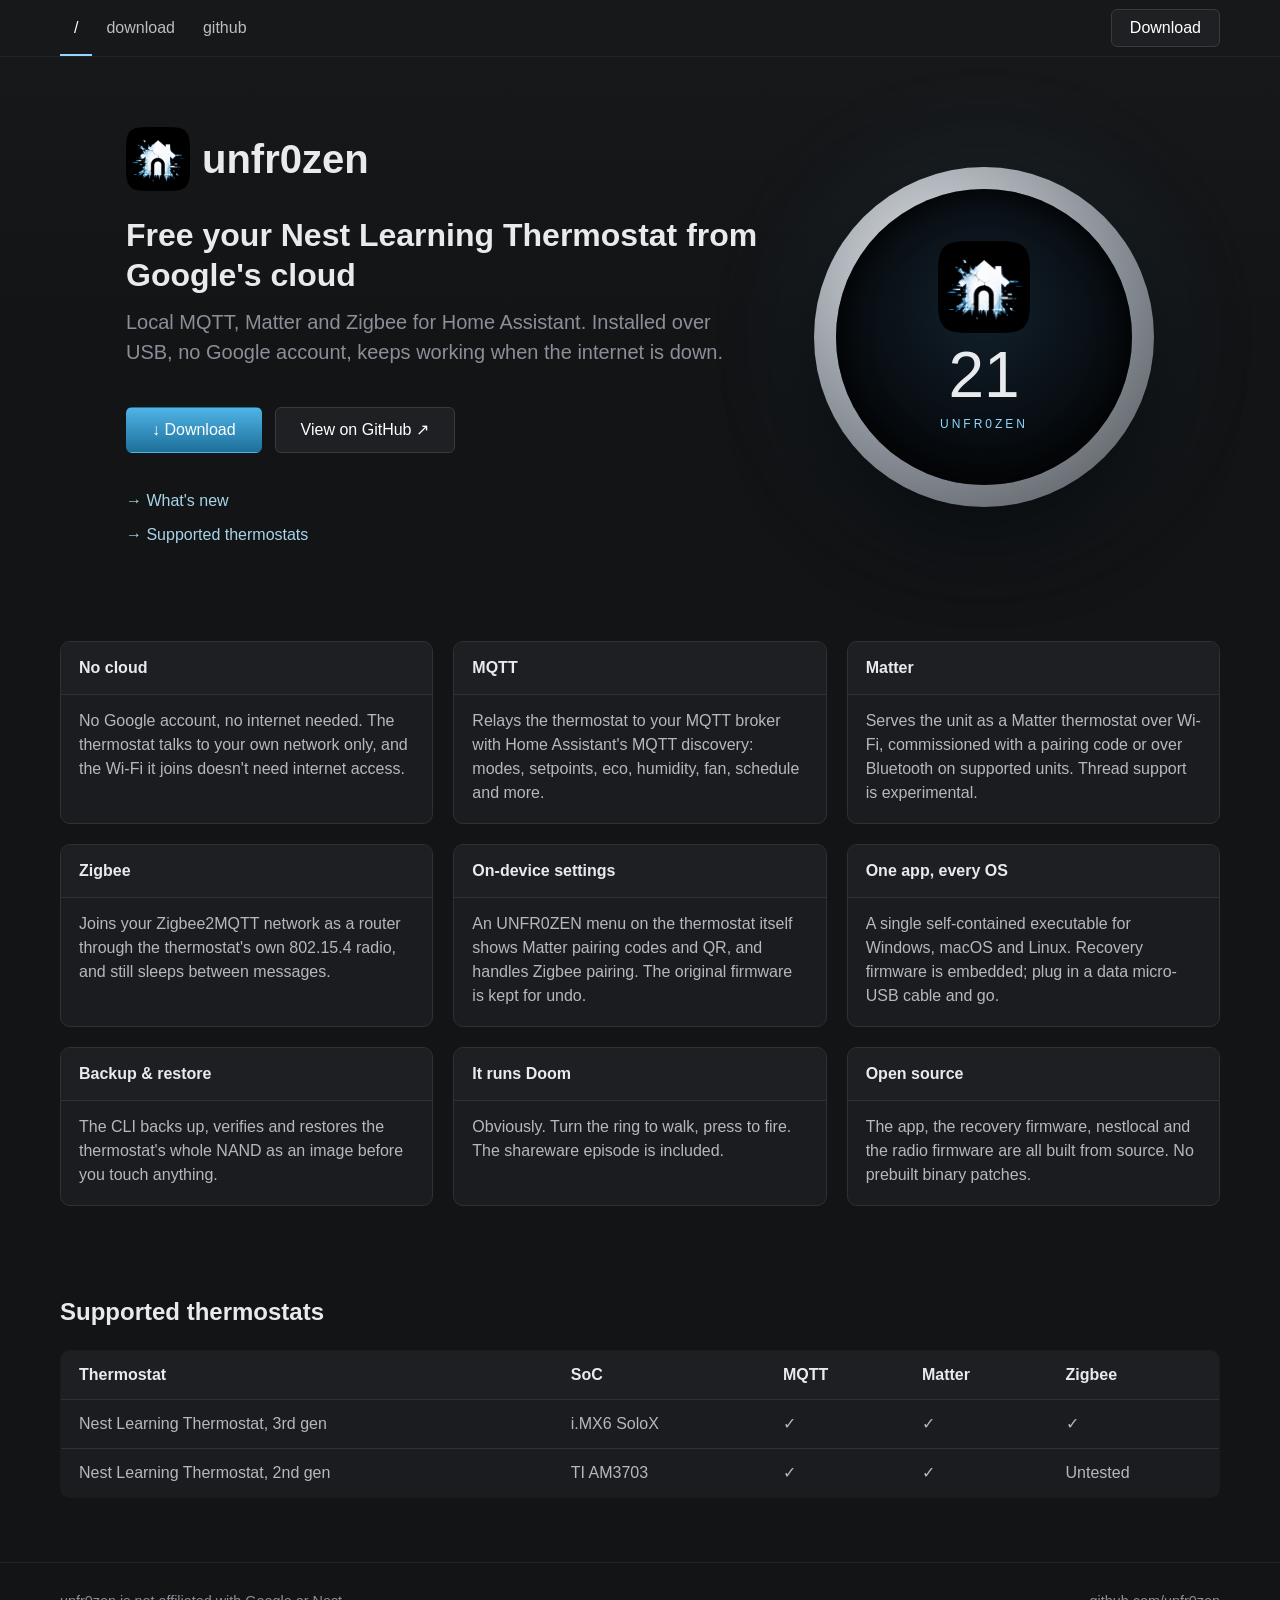
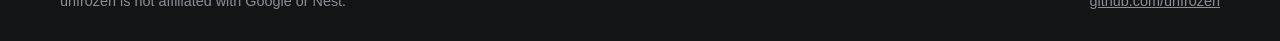
==== index.html @ 78c9eca4 "Add unfr0zen.com site" ====
<!doctype html>
<html lang="en">
<head>
    <meta charset="utf-8">
    <meta name="viewport" content="width=device-width, initial-scale=1">
    <title>unfr0zen</title>
    <meta name="description" content="Free your Nest Learning Thermostat from Google's cloud. Local MQTT, Matter and Zigbee for Home Assistant, installed over USB.">
    <meta property="og:title" content="unfr0zen">
    <meta property="og:description" content="Free your Nest Learning Thermostat from Google's cloud.">
    <meta property="og:image" content="https://unfr0zen.com/assets/logo.png">
    <link rel="icon" href="/assets/logo.png">
    <link rel="stylesheet" href="/style.css">
</head>
<body>
<header>
    <div class="wrap">
        <nav>
            <a href="/" class="active">/</a>
            <a href="/download/">download</a>
            <a href="https://github.com/unfr0zen" target="_blank" rel="noopener">github</a>
        </nav>
        <a href="/download/" class="btn btn-dark btn-small">Download</a>
    </div>
</header>

<main>
    <div class="hero">
        <div class="wrap">
            <div class="hero-text">
                <div class="hero-title">
                    <img src="/assets/logo.png" alt="">
                    <h1>unfr0zen</h1>
                </div>
                <h2>Free your Nest Learning Thermostat from Google's cloud</h2>
                <p>Local MQTT, Matter and Zigbee for Home Assistant. Installed over USB, no Google account, keeps working when the internet is down.</p>
                <div class="buttons">
                    <a href="/download/" class="btn btn-ice">↓ Download</a>
                    <a href="https://github.com/unfr0zen" class="btn btn-dark" target="_blank" rel="noopener">View on GitHub ↗</a>
                </div>
                <div class="quicklinks">
                    <a class="link" href="https://github.com/unfr0zen/unfr0zen/releases" target="_blank" rel="noopener">→ What's new</a>
                    <a class="link" href="#devices">→ Supported thermostats</a>
                </div>
            </div>
            <div class="dial" aria-hidden="true">
                <div class="dial-face">
                    <img src="/assets/logo.png" alt="">
                    <div class="temp">21</div>
                    <div class="label">UNFR0ZEN</div>
                </div>
            </div>
        </div>
    </div>

    <section>
        <div class="wrap">
            <div class="grid">
                <div class="card">
                    <h3>No cloud</h3>
                    <p>No Google account, no internet needed. The thermostat talks to your own network only, and the Wi-Fi it joins doesn't need internet access.</p>
                </div>
                <div class="card">
                    <h3>MQTT</h3>
                    <p>Relays the thermostat to your MQTT broker with Home Assistant's MQTT discovery: modes, setpoints, eco, humidity, fan, schedule and more.</p>
                </div>
                <div class="card">
                    <h3>Matter</h3>
                    <p>Serves the unit as a Matter thermostat over Wi-Fi, commissioned with a pairing code or over Bluetooth on supported units. Thread support is experimental.</p>
                </div>
                <div class="card">
                    <h3>Zigbee</h3>
                    <p>Joins your Zigbee2MQTT network as a router through the thermostat's own 802.15.4 radio, and still sleeps between messages.</p>
                </div>
                <div class="card">
                    <h3>On-device settings</h3>
                    <p>An UNFR0ZEN menu on the thermostat itself shows Matter pairing codes and QR, and handles Zigbee pairing. The original firmware is kept for undo.</p>
                </div>
                <div class="card">
                    <h3>One app, every OS</h3>
                    <p>A single self-contained executable for Windows, macOS and Linux. Recovery firmware is embedded; plug in a data micro-USB cable and go.</p>
                </div>
                <div class="card">
                    <h3>Backup &amp; restore</h3>
                    <p>The CLI backs up, verifies and restores the thermostat's whole NAND as an image before you touch anything.</p>
                </div>
                <div class="card">
                    <h3>It runs Doom</h3>
                    <p>Obviously. Turn the ring to walk, press to fire. The shareware episode is included.</p>
                </div>
                <div class="card">
                    <h3>Open source</h3>
                    <p>The app, the recovery firmware, nestlocal and the radio firmware are all built from source. No prebuilt binary patches.</p>
                </div>
            </div>
        </div>
    </section>

    <section id="devices">
        <div class="wrap">
            <h2>Supported thermostats</h2>
            <div class="table-scroll">
                <table>
                    <thead>
                        <tr><th>Thermostat</th><th>SoC</th><th>MQTT</th><th>Matter</th><th>Zigbee</th></tr>
                    </thead>
                    <tbody>
                        <tr><td>Nest Learning Thermostat, 3rd gen</td><td>i.MX6 SoloX</td><td>✓</td><td>✓</td><td>✓</td></tr>
                        <tr><td>Nest Learning Thermostat, 2nd gen</td><td>TI AM3703</td><td>✓</td><td>✓</td><td>Untested</td></tr>
                    </tbody>
                </table>
            </div>
        </div>
    </section>
</main>

<footer>
    <div class="wrap">
        <span>unfr0zen is not affiliated with Google or Nest.</span>
        <a href="https://github.com/unfr0zen" target="_blank" rel="noopener">github.com/unfr0zen</a>
    </div>
</footer>
</body>
</html>
---- style.css ----
:root {
    --bg: #131416;
    --bg-raised: #1b1c1f;
    --bg-header: #17181a;
    --border: #2f3136;
    --text: #e8eaed;
    --muted: #8a8f98;
    --ice: #8fd8ff;
    --ice-dim: #a9d4e8;
    --ice-grad: linear-gradient(180deg, #4fb4e6, #1d6f99);
    --ice-grad-hover: linear-gradient(180deg, #3f98c4, #155674);
    --mono: ui-monospace, SFMono-Regular, Menlo, Consolas, monospace;
}

* { box-sizing: border-box; }

html { color-scheme: dark; }

body {
    margin: 0;
    background: var(--bg);
    color: var(--text);
    font-family: -apple-system, BlinkMacSystemFont, Inter, "Segoe UI", sans-serif;
    line-height: 1.5;
    -webkit-font-smoothing: antialiased;
}

a { color: var(--ice-dim); }

code {
    font-family: var(--mono);
    font-size: 0.9em;
    background: #24262a;
    padding: 0.1em 0.35em;
    border-radius: 4px;
}

.wrap {
    max-width: 1200px;
    margin: 0 auto;
    padding: 0 20px;
}

/* Header */

header {
    background: var(--bg-header);
    border-bottom: 1px solid #222326;
}

header .wrap {
    display: flex;
    align-items: center;
    justify-content: space-between;
    min-height: 56px;
    gap: 16px;
}

nav {
    display: flex;
    flex-wrap: wrap;
}

nav a {
    padding: 16px 14px 14px;
    color: #bdbdbd;
    text-decoration: none;
    border-bottom: 2px solid transparent;
}

nav a:hover { color: #fff; }

nav a.active {
    color: #fff;
    font-weight: 500;
    border-bottom-color: var(--ice);
}

/* Buttons */

.btn {
    display: inline-block;
    padding: 10px 25px;
    font-size: 1rem;
    color: #fff;
    border-radius: 6px;
    text-decoration: none;
    border: 1px solid transparent;
    transition: background 0.2s;
}

.btn-ice { background: var(--ice-grad); }
.btn-ice:hover { background: var(--ice-grad-hover); }

.btn-dark {
    background: #1f2023;
    border-color: #393a3e;
}
.btn-dark:hover { background: #26272b; }

.btn-small {
    padding: 6px 18px;
    font-weight: 500;
}

.link {
    color: var(--ice-dim);
    text-decoration: none;
}
.link:hover { text-decoration: underline; }

/* Hero */

.hero {
    background: linear-gradient(to top, var(--bg), rgba(0, 0, 0, 0), var(--bg-header));
    min-height: max(60vh, 560px);
    display: flex;
    align-items: center;
    padding: 48px 0;
}

.hero .wrap {
    display: flex;
    align-items: center;
    gap: 48px;
}

.hero-text { flex: 1; }

.hero-title {
    display: flex;
    align-items: center;
    gap: 12px;
}

.hero-title img {
    width: 64px;
    height: 64px;
    border-radius: 14px;
}

.hero-title h1 {
    margin: 0;
    font-size: 40px;
    font-weight: 600;
}

.hero h2 {
    font-size: 2rem;
    font-weight: 600;
    line-height: 1.25;
    margin: 24px 0 0;
    max-width: 640px;
}

.hero p {
    font-size: 20px;
    font-weight: 300;
    color: var(--muted);
    margin: 12px 0 0;
    max-width: 600px;
}

.buttons {
    display: flex;
    flex-wrap: wrap;
    gap: 13px;
    margin-top: 40px;
}

.quicklinks {
    display: flex;
    flex-direction: column;
    gap: 10px;
    margin-top: 36px;
}

/* The dial drawn in place of a screenshot */

.dial {
    flex: none;
    width: 340px;
    height: 340px;
    border-radius: 50%;
    background: radial-gradient(circle at 35% 30%, #d9dde2, #8b9198 55%, #4c5157);
    padding: 22px;
    box-shadow: 0 30px 80px rgba(0, 0, 0, 0.6), 0 0 120px rgba(79, 180, 230, 0.12);
}

.dial-face {
    width: 100%;
    height: 100%;
    border-radius: 50%;
    background: radial-gradient(circle at 50% 40%, #12202b, #05080b 70%);
    display: flex;
    flex-direction: column;
    align-items: center;
    justify-content: center;
    box-shadow: inset 0 0 30px #000;
}

.dial-face img {
    width: 92px;
    height: 92px;
    border-radius: 20px;
}

.dial-face .temp {
    font-size: 64px;
    font-weight: 200;
    line-height: 1;
    margin-top: 10px;
}

.dial-face .label {
    font-size: 12px;
    letter-spacing: 0.25em;
    color: var(--ice);
    margin-top: 8px;
}

@media (max-width: 900px) {
    .dial { display: none; }
    .hero { min-height: 0; }
    .hero h2 { font-size: 1.6rem; }
}

/* Sections */

section { padding: 24px 0 64px; }

section > .wrap > h2 {
    font-size: 1.5rem;
    font-weight: 600;
    margin: 0 0 20px;
}

.grid {
    display: grid;
    grid-template-columns: repeat(auto-fill, minmax(320px, 1fr));
    gap: 20px;
}

.card {
    background: var(--bg-raised);
    border: 1px solid var(--border);
    border-radius: 10px;
    overflow: hidden;
}

.card h3 {
    margin: 0;
    padding: 14px 18px;
    font-size: 1rem;
    font-weight: 600;
    border-bottom: 1px solid var(--border);
    background: #1e1f23;
}

.card p {
    margin: 0;
    padding: 14px 18px 18px;
    color: #b4b8bf;
}

table {
    width: 100%;
    border-collapse: collapse;
    background: var(--bg-raised);
    border: 1px solid var(--border);
    border-radius: 10px;
    overflow: hidden;
}

th, td {
    text-align: left;
    padding: 12px 18px;
    border-bottom: 1px solid var(--border);
}

th {
    background: #1e1f23;
    font-weight: 600;
}

td { color: #b4b8bf; }

tr:last-child td { border-bottom: none; }

.table-scroll { overflow-x: auto; }

/* Download page */

.os-picker {
    background: linear-gradient(0deg, #1c1d20, var(--bg-header));
    border-bottom: 1px solid #3b3d41;
    padding: 40px 0;
}

.os-picker h1 {
    text-align: center;
    margin: 0 0 6px;
    font-weight: 600;
}

.os-picker .version {
    text-align: center;
    color: var(--muted);
    margin: 0 0 28px;
}

.tabs {
    display: grid;
    grid-template-columns: repeat(3, 1fr);
    gap: 16px;
    max-width: 640px;
    margin: 0 auto;
}

.tab {
    font: inherit;
    color: #bdbdbd;
    background: transparent;
    border: 2px solid transparent;
    border-radius: 8px;
    height: 96px;
    cursor: pointer;
    display: flex;
    flex-direction: column;
    align-items: center;
    justify-content: center;
    gap: 8px;
}

.tab svg {
    width: 32px;
    height: 32px;
    fill: currentColor;
}

.tab:hover { color: #fff; }

.tab.active {
    color: #fff;
    font-weight: 600;
    border-color: rgba(143, 216, 255, 0.55);
    background: rgba(143, 216, 255, 0.08);
}

.panel { display: none; padding-bottom: 0; }
.panel.active { display: block; }

.panel .wrap { max-width: 760px; }

.files {
    display: flex;
    flex-wrap: wrap;
    gap: 12px;
    margin: 8px 0 28px;
}

.panel h2 {
    font-size: 1.25rem;
    margin: 32px 0 8px;
}

.panel ol, .panel ul { padding-left: 22px; color: #c4c8ce; }
.panel li { margin: 6px 0; }

.note {
    border-radius: 8px;
    padding: 12px 16px;
    margin: 16px 0;
    background: #2e2715;
    color: #d4be99;
}

pre {
    position: relative;
    background: #1e1d20;
    border: 1px solid #d2d2d239;
    border-radius: 10px;
    padding: 16px 56px 16px 16px;
    overflow-x: auto;
    font-family: var(--mono);
    font-size: 0.85rem;
    line-height: 1.5;
}

pre code { background: none; padding: 0; font-size: inherit; }

.copy {
    position: absolute;
    top: 8px;
    right: 8px;
    font: 12px var(--mono);
    color: #ccc;
    background: #2a2b2f;
    border: 1px solid #3a3b40;
    border-radius: 5px;
    padding: 4px 8px;
    cursor: pointer;
}
.copy:hover { color: #fff; }

/* Footer */

footer {
    border-top: 1px solid #222326;
    color: var(--muted);
    font-size: 0.9rem;
    padding: 28px 0;
}

footer .wrap {
    display: flex;
    flex-wrap: wrap;
    justify-content: space-between;
    gap: 12px;
}

footer a { color: var(--muted); }

@media (max-width: 600px) {
    header .btn { display: none; }
    nav a { padding: 16px 10px 14px; }
    .tab { height: 80px; font-size: 0.9rem; }
    .grid { grid-template-columns: 1fr; }
}
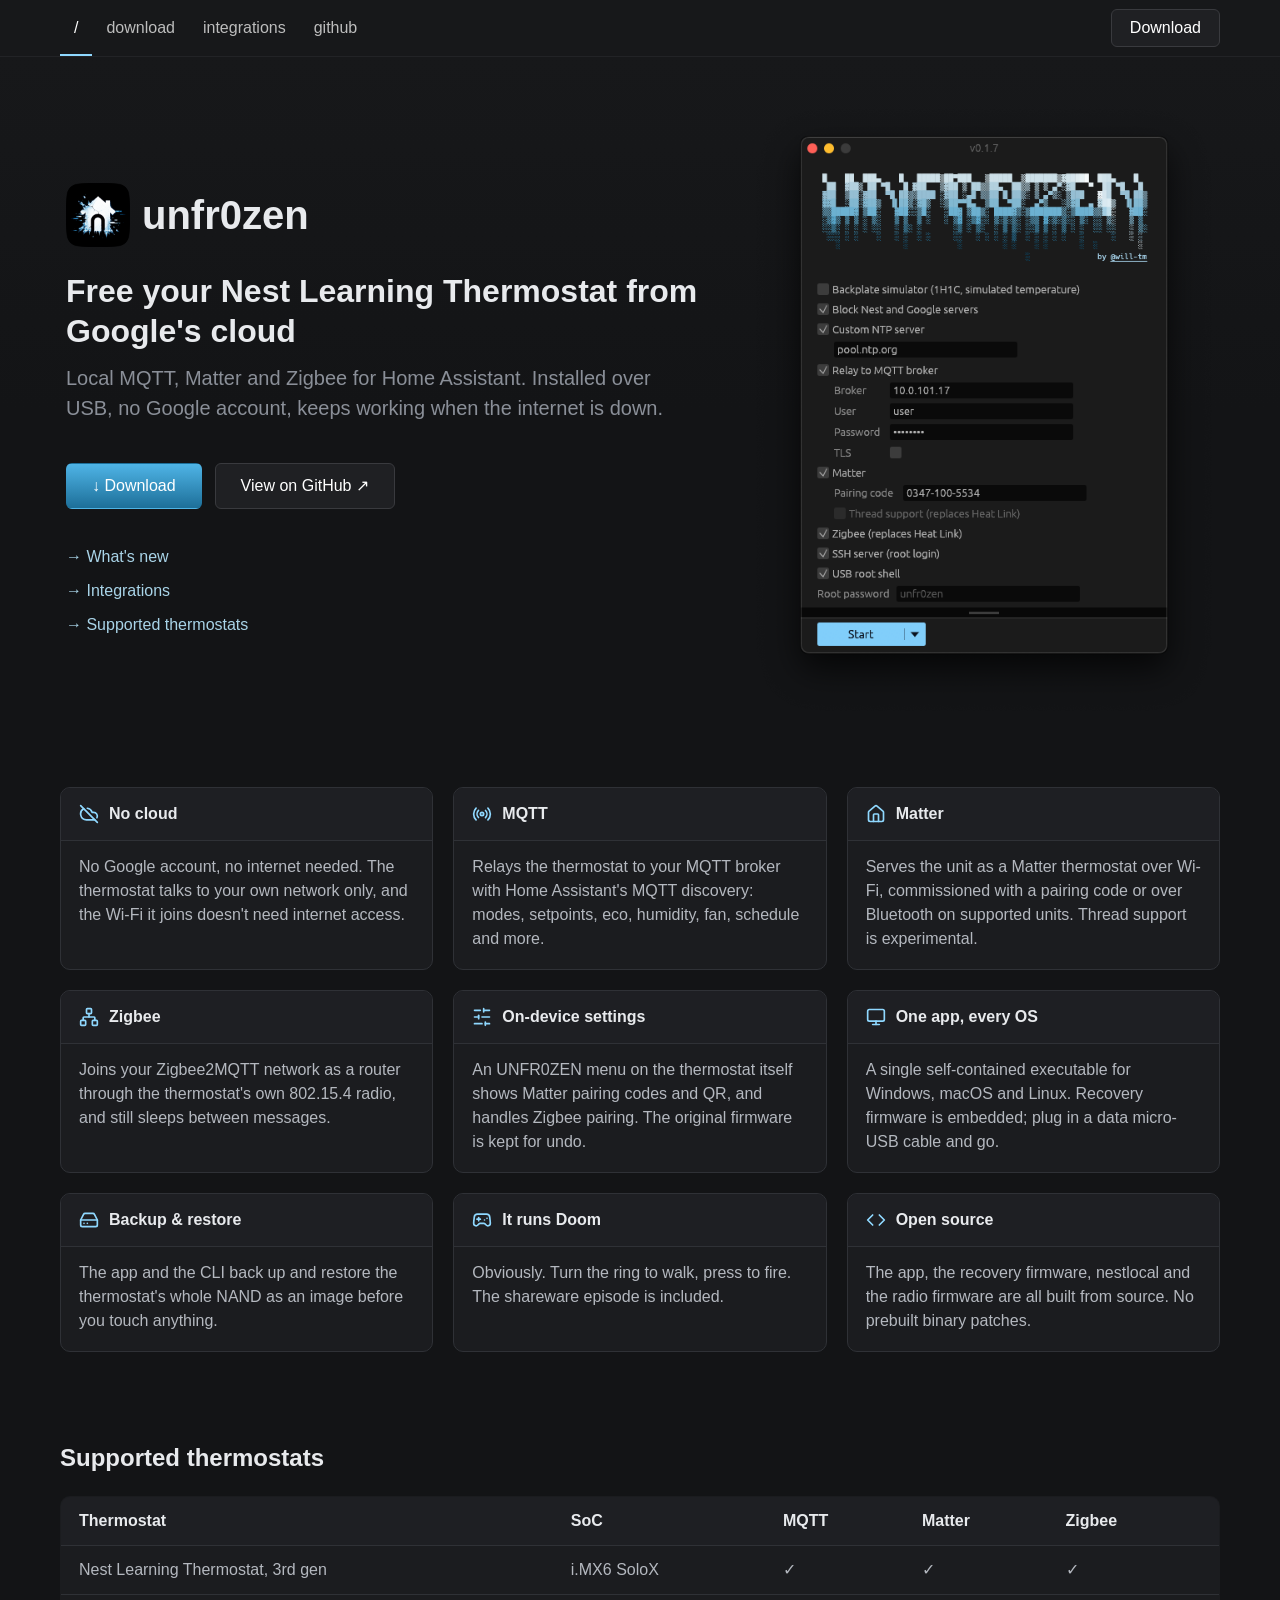
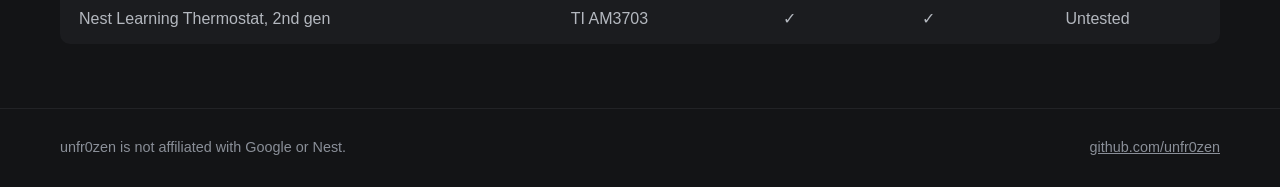
==== commit 10ae8b50: "Add integrations page, app screenshot and card icons The integrations page documents each option for" ====
--- a/index.html
+++ b/index.html
@@ -9,6 +9,8 @@
     <meta property="og:description" content="Free your Nest Learning Thermostat from Google's cloud.">
     <meta property="og:image" content="https://unfr0zen.com/assets/logo.png">
     <link rel="icon" href="/assets/logo.png">
+    <link rel="preconnect" href="https://rsms.me">
+    <link rel="stylesheet" href="https://rsms.me/inter/inter.css">
     <link rel="stylesheet" href="/style.css">
 </head>
 <body>
@@ -17,6 +19,7 @@
         <nav>
             <a href="/" class="active">/</a>
             <a href="/download/">download</a>
+            <a href="/integrations/">integrations</a>
             <a href="https://github.com/unfr0zen" target="_blank" rel="noopener">github</a>
         </nav>
         <a href="/download/" class="btn btn-dark btn-small">Download</a>
@@ -39,16 +42,11 @@
                 </div>
                 <div class="quicklinks">
                     <a class="link" href="https://github.com/unfr0zen/unfr0zen/releases" target="_blank" rel="noopener">→ What's new</a>
+                    <a class="link" href="/integrations/">→ Integrations</a>
                     <a class="link" href="#devices">→ Supported thermostats</a>
                 </div>
             </div>
-            <div class="dial" aria-hidden="true">
-                <div class="dial-face">
-                    <img src="/assets/logo.png" alt="">
-                    <div class="temp">21</div>
-                    <div class="label">UNFR0ZEN</div>
-                </div>
-            </div>
+            <img class="screenshot" src="/assets/app.png" width="552" height="732" alt="The unfr0zen app on macOS">
         </div>
     </div>
 
@@ -56,39 +54,39 @@
         <div class="wrap">
             <div class="grid">
                 <div class="card">
-                    <h3>No cloud</h3>
+                    <h3><svg viewBox="0 0 24 24" aria-hidden="true"><path d="m2 2 20 20"/><path d="M5.782 5.782A7 7 0 0 0 9 19h8.5a4.5 4.5 0 0 0 1.307-.193"/><path d="M21.532 16.5A4.5 4.5 0 0 0 17.5 10h-1.79A7.008 7.008 0 0 0 10 5.07"/></svg>No cloud</h3>
                     <p>No Google account, no internet needed. The thermostat talks to your own network only, and the Wi-Fi it joins doesn't need internet access.</p>
                 </div>
                 <div class="card">
-                    <h3>MQTT</h3>
+                    <h3><svg viewBox="0 0 24 24" aria-hidden="true"><path d="M4.9 19.1C1 15.2 1 8.8 4.9 4.9"/><path d="M7.8 16.2c-2.3-2.3-2.3-6.1 0-8.5"/><circle cx="12" cy="12" r="2"/><path d="M16.2 7.8c2.3 2.3 2.3 6.1 0 8.5"/><path d="M19.1 4.9C23 8.8 23 15.1 19.1 19"/></svg>MQTT</h3>
                     <p>Relays the thermostat to your MQTT broker with Home Assistant's MQTT discovery: modes, setpoints, eco, humidity, fan, schedule and more.</p>
                 </div>
                 <div class="card">
-                    <h3>Matter</h3>
+                    <h3><svg viewBox="0 0 24 24" aria-hidden="true"><path d="M15 21v-8a1 1 0 0 0-1-1h-4a1 1 0 0 0-1 1v8"/><path d="M3 10a2 2 0 0 1 .709-1.528l7-5.999a2 2 0 0 1 2.582 0l7 5.999A2 2 0 0 1 21 10v9a2 2 0 0 1-2 2H5a2 2 0 0 1-2-2z"/></svg>Matter</h3>
                     <p>Serves the unit as a Matter thermostat over Wi-Fi, commissioned with a pairing code or over Bluetooth on supported units. Thread support is experimental.</p>
                 </div>
                 <div class="card">
-                    <h3>Zigbee</h3>
+                    <h3><svg viewBox="0 0 24 24" aria-hidden="true"><rect x="16" y="16" width="6" height="6" rx="1"/><rect x="2" y="16" width="6" height="6" rx="1"/><rect x="9" y="2" width="6" height="6" rx="1"/><path d="M5 16v-3a1 1 0 0 1 1-1h12a1 1 0 0 1 1 1v3"/><path d="M12 12V8"/></svg>Zigbee</h3>
                     <p>Joins your Zigbee2MQTT network as a router through the thermostat's own 802.15.4 radio, and still sleeps between messages.</p>
                 </div>
                 <div class="card">
-                    <h3>On-device settings</h3>
+                    <h3><svg viewBox="0 0 24 24" aria-hidden="true"><line x1="21" x2="14" y1="4" y2="4"/><line x1="10" x2="3" y1="4" y2="4"/><line x1="21" x2="12" y1="12" y2="12"/><line x1="8" x2="3" y1="12" y2="12"/><line x1="21" x2="16" y1="20" y2="20"/><line x1="12" x2="3" y1="20" y2="20"/><line x1="14" x2="14" y1="2" y2="6"/><line x1="8" x2="8" y1="10" y2="14"/><line x1="16" x2="16" y1="18" y2="22"/></svg>On-device settings</h3>
                     <p>An UNFR0ZEN menu on the thermostat itself shows Matter pairing codes and QR, and handles Zigbee pairing. The original firmware is kept for undo.</p>
                 </div>
                 <div class="card">
-                    <h3>One app, every OS</h3>
+                    <h3><svg viewBox="0 0 24 24" aria-hidden="true"><rect width="20" height="14" x="2" y="3" rx="2"/><line x1="8" x2="16" y1="21" y2="21"/><line x1="12" x2="12" y1="17" y2="21"/></svg>One app, every OS</h3>
                     <p>A single self-contained executable for Windows, macOS and Linux. Recovery firmware is embedded; plug in a data micro-USB cable and go.</p>
                 </div>
                 <div class="card">
-                    <h3>Backup &amp; restore</h3>
-                    <p>The CLI backs up, verifies and restores the thermostat's whole NAND as an image before you touch anything.</p>
+                    <h3><svg viewBox="0 0 24 24" aria-hidden="true"><line x1="22" x2="2" y1="12" y2="12"/><path d="M5.45 5.11 2 12v6a2 2 0 0 0 2 2h16a2 2 0 0 0 2-2v-6l-3.45-6.89A2 2 0 0 0 16.76 4H7.24a2 2 0 0 0-1.79 1.11z"/><line x1="6" x2="6.01" y1="16" y2="16"/><line x1="10" x2="10.01" y1="16" y2="16"/></svg>Backup &amp; restore</h3>
+                    <p>The app and the CLI back up and restore the thermostat's whole NAND as an image before you touch anything.</p>
                 </div>
                 <div class="card">
-                    <h3>It runs Doom</h3>
+                    <h3><svg viewBox="0 0 24 24" aria-hidden="true"><line x1="6" x2="10" y1="11" y2="11"/><line x1="8" x2="8" y1="9" y2="13"/><line x1="15" x2="15.01" y1="12" y2="12"/><line x1="18" x2="18.01" y1="10" y2="10"/><path d="M17.32 5H6.68a4 4 0 0 0-3.978 3.59c-.006.052-.01.101-.017.152C2.604 9.416 2 14.456 2 16a3 3 0 0 0 3 3c1 0 1.5-.5 2-1l1.414-1.414A2 2 0 0 1 9.828 16h4.344a2 2 0 0 1 1.414.586L17 18c.5.5 1 1 2 1a3 3 0 0 0 3-3c0-1.545-.604-6.584-.685-7.258-.007-.05-.011-.1-.017-.151A4 4 0 0 0 17.32 5z"/></svg>It runs Doom</h3>
                     <p>Obviously. Turn the ring to walk, press to fire. The shareware episode is included.</p>
                 </div>
                 <div class="card">
-                    <h3>Open source</h3>
+                    <h3><svg viewBox="0 0 24 24" aria-hidden="true"><polyline points="16 18 22 12 16 6"/><polyline points="8 6 2 12 8 18"/></svg>Open source</h3>
                     <p>The app, the recovery firmware, nestlocal and the radio firmware are all built from source. No prebuilt binary patches.</p>
                 </div>
             </div>
--- a/style.css
+++ b/style.css
@@ -20,7 +20,9 @@
     margin: 0;
     background: var(--bg);
     color: var(--text);
-    font-family: -apple-system, BlinkMacSystemFont, Inter, "Segoe UI", sans-serif;
+    font-family: InterVariable, Inter, -apple-system, BlinkMacSystemFont, "Segoe UI", sans-serif;
+    /* Slashed zero, so the 0 in unfr0zen doesn't read as an O. */
+    font-feature-settings: "zero";
     line-height: 1.5;
     -webkit-font-smoothing: antialiased;
 }
@@ -175,52 +177,16 @@
     margin-top: 36px;
 }
 
-/* The dial drawn in place of a screenshot */
-
-.dial {
+/* App screenshot, a transparent PNG with the macOS window shadow */
+
+.screenshot {
     flex: none;
-    width: 340px;
-    height: 340px;
-    border-radius: 50%;
-    background: radial-gradient(circle at 35% 30%, #d9dde2, #8b9198 55%, #4c5157);
-    padding: 22px;
-    box-shadow: 0 30px 80px rgba(0, 0, 0, 0.6), 0 0 120px rgba(79, 180, 230, 0.12);
-}
-
-.dial-face {
-    width: 100%;
-    height: 100%;
-    border-radius: 50%;
-    background: radial-gradient(circle at 50% 40%, #12202b, #05080b 70%);
-    display: flex;
-    flex-direction: column;
-    align-items: center;
-    justify-content: center;
-    box-shadow: inset 0 0 30px #000;
-}
-
-.dial-face img {
-    width: 92px;
-    height: 92px;
-    border-radius: 20px;
-}
-
-.dial-face .temp {
-    font-size: 64px;
-    font-weight: 200;
-    line-height: 1;
-    margin-top: 10px;
-}
-
-.dial-face .label {
-    font-size: 12px;
-    letter-spacing: 0.25em;
-    color: var(--ice);
-    margin-top: 8px;
+    width: 460px;
+    height: auto;
 }
 
 @media (max-width: 900px) {
-    .dial { display: none; }
+    .screenshot { display: none; }
     .hero { min-height: 0; }
     .hero h2 { font-size: 1.6rem; }
 }
@@ -249,12 +215,28 @@
 }
 
 .card h3 {
+    display: flex;
+    align-items: center;
+    gap: 10px;
     margin: 0;
     padding: 14px 18px;
     font-size: 1rem;
     font-weight: 600;
     border-bottom: 1px solid var(--border);
     background: #1e1f23;
+}
+
+/* Line icons from Lucide (ISC license). */
+.card h3 svg,
+.doc h2 svg {
+    flex: none;
+    width: 20px;
+    height: 20px;
+    fill: none;
+    stroke: var(--ice);
+    stroke-width: 2;
+    stroke-linecap: round;
+    stroke-linejoin: round;
 }
 
 .card p {
@@ -427,3 +409,38 @@
     .tab { height: 80px; font-size: 0.9rem; }
     .grid { grid-template-columns: 1fr; }
 }
+
+/* Documentation pages */
+
+.doc .wrap { max-width: 860px; }
+
+.doc h1 {
+    font-size: 2rem;
+    font-weight: 600;
+    margin: 24px 0 12px;
+}
+
+.doc .wrap > h2 {
+    display: flex;
+    align-items: center;
+    gap: 12px;
+    font-size: 1.4rem;
+    margin: 48px 0 12px;
+    scroll-margin-top: 16px;
+}
+
+.doc h2 svg { width: 24px; height: 24px; }
+
+.doc p, .doc li { color: #c4c8ce; }
+.doc b { color: var(--text); font-weight: 600; }
+.doc ol, .doc ul { padding-left: 22px; }
+.doc li { margin: 6px 0; }
+.doc table { margin: 4px 0 12px; }
+
+.toc {
+    display: flex;
+    flex-wrap: wrap;
+    gap: 6px 18px;
+    list-style: none;
+    padding: 0 !important;
+}
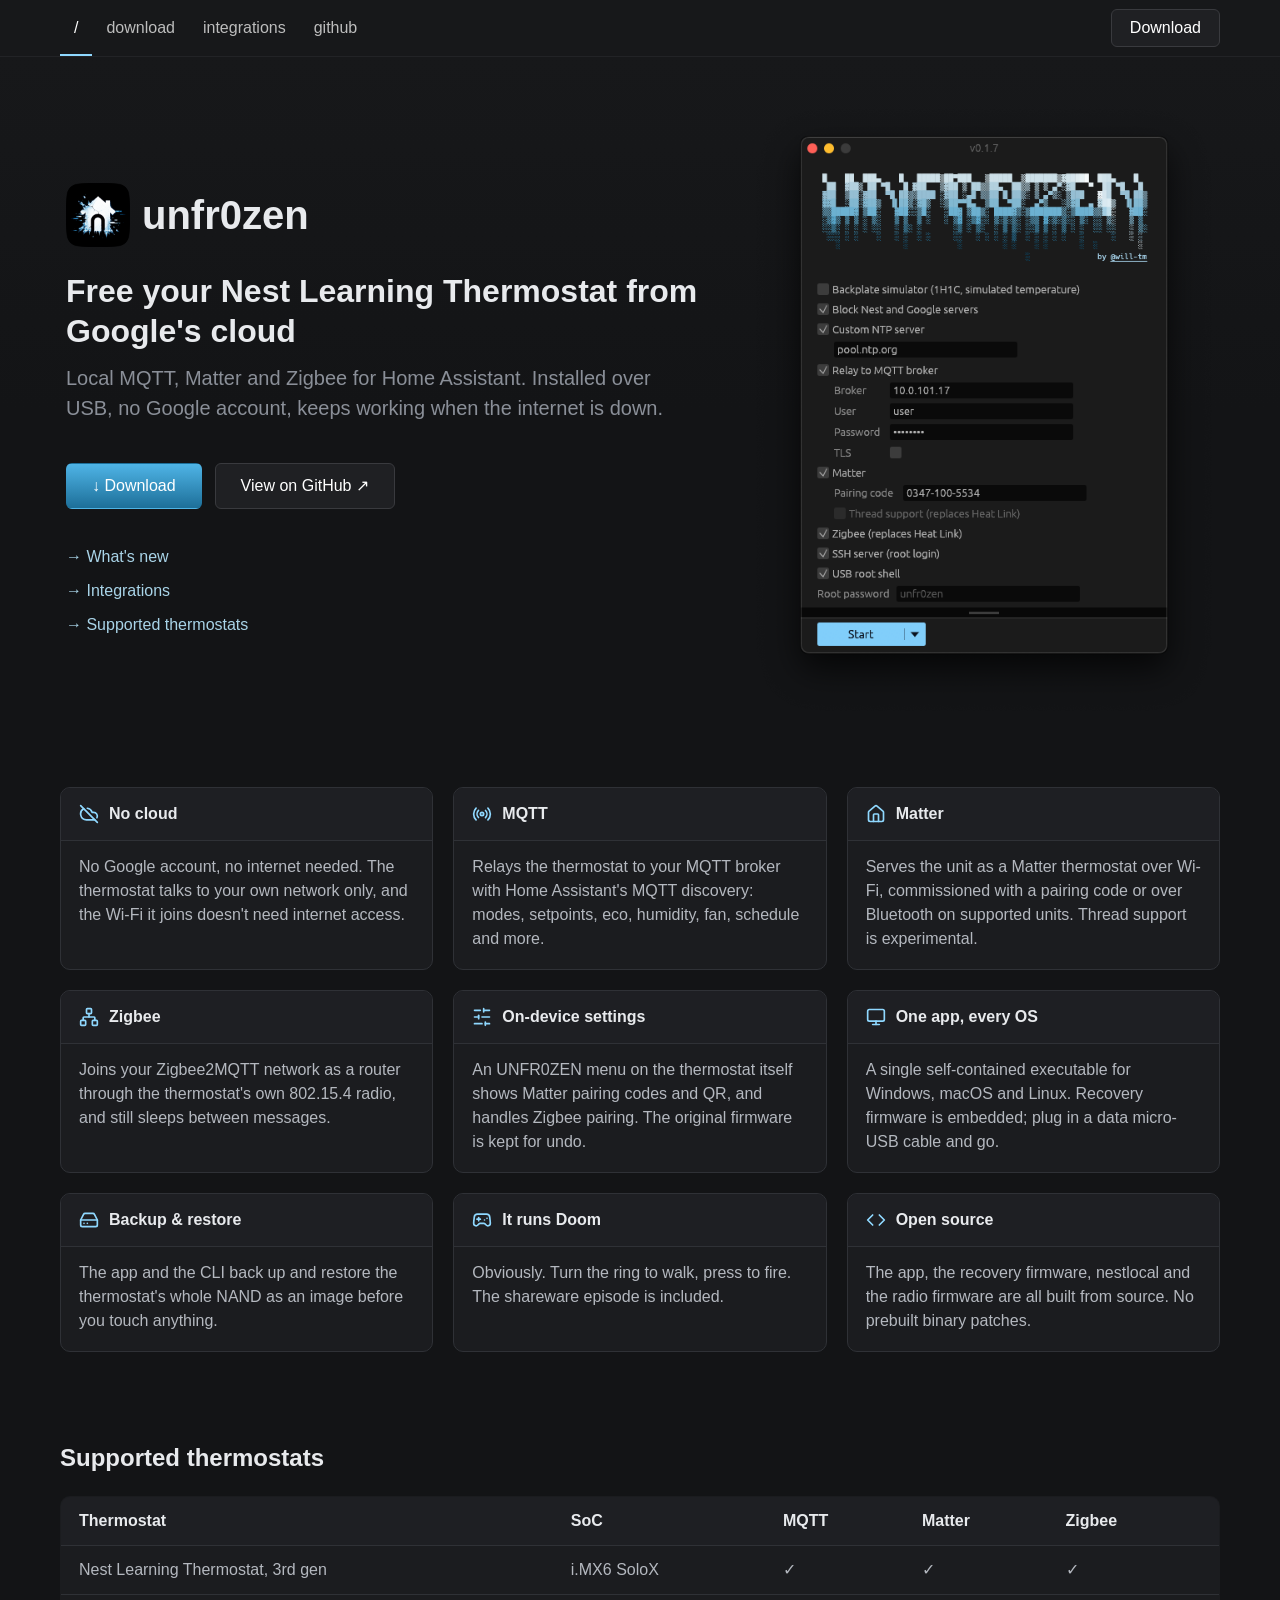
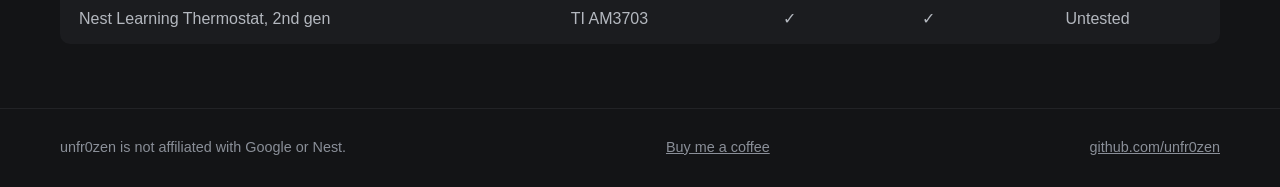
==== commit 7ec0ec99: "Bring the Home Assistant setup from the old README Blueprint import buttons, install steps and requi" ====
--- a/index.html
+++ b/index.html
@@ -114,6 +114,7 @@
 <footer>
     <div class="wrap">
         <span>unfr0zen is not affiliated with Google or Nest.</span>
+        <a href="https://ko-fi.com/willtm" target="_blank" rel="noopener">Buy me a coffee</a>
         <a href="https://github.com/unfr0zen" target="_blank" rel="noopener">github.com/unfr0zen</a>
     </div>
 </footer>
--- a/style.css
+++ b/style.css
@@ -437,6 +437,9 @@
 .doc li { margin: 6px 0; }
 .doc table { margin: 4px 0 12px; }
 
+.doc .badge { margin: 4px 0 20px; }
+.doc .badge img { display: block; height: 40px; }
+
 .toc {
     display: flex;
     flex-wrap: wrap;
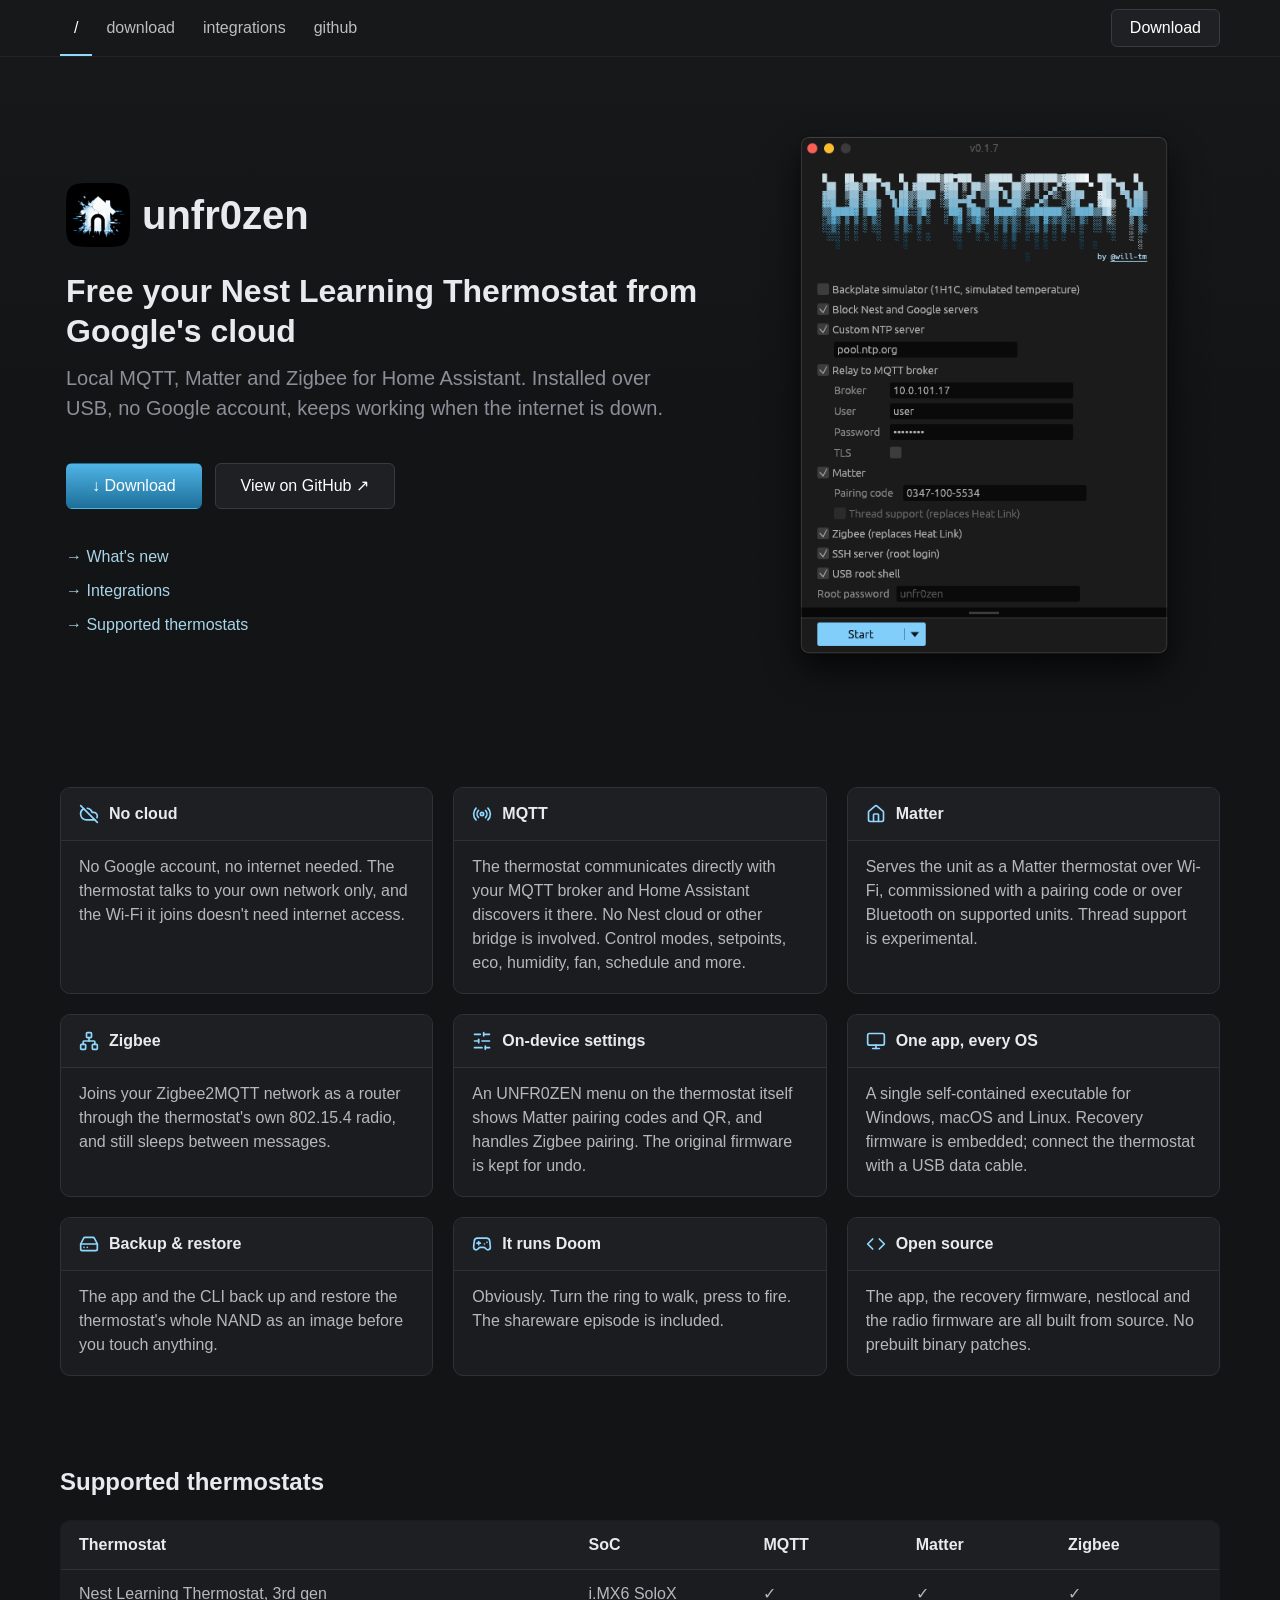
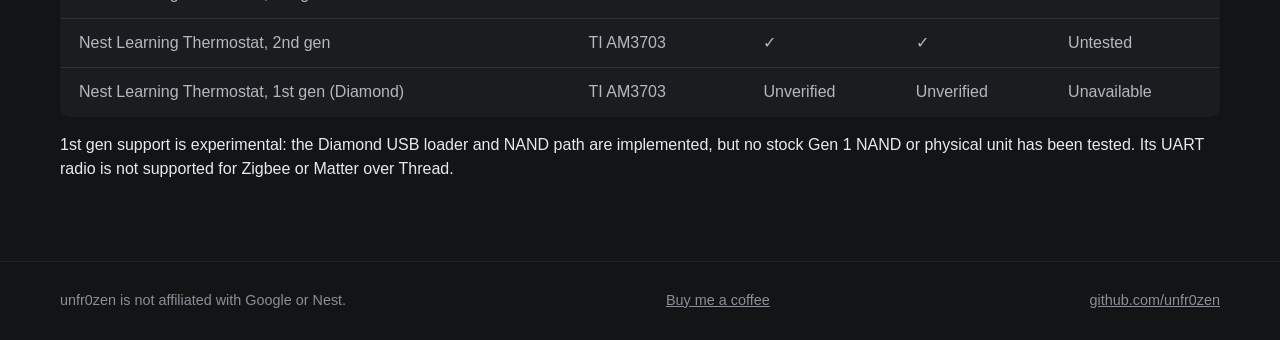
==== commit d878290f: "Document experimental Diamond support and direct MQTT path Identify the MQTT broker as the only inte" ====
--- a/index.html
+++ b/index.html
@@ -59,7 +59,7 @@
                 </div>
                 <div class="card">
                     <h3><svg viewBox="0 0 24 24" aria-hidden="true"><path d="M4.9 19.1C1 15.2 1 8.8 4.9 4.9"/><path d="M7.8 16.2c-2.3-2.3-2.3-6.1 0-8.5"/><circle cx="12" cy="12" r="2"/><path d="M16.2 7.8c2.3 2.3 2.3 6.1 0 8.5"/><path d="M19.1 4.9C23 8.8 23 15.1 19.1 19"/></svg>MQTT</h3>
-                    <p>Relays the thermostat to your MQTT broker with Home Assistant's MQTT discovery: modes, setpoints, eco, humidity, fan, schedule and more.</p>
+                    <p>The thermostat communicates directly with your MQTT broker and Home Assistant discovers it there. No Nest cloud or other bridge is involved. Control modes, setpoints, eco, humidity, fan, schedule and more.</p>
                 </div>
                 <div class="card">
                     <h3><svg viewBox="0 0 24 24" aria-hidden="true"><path d="M15 21v-8a1 1 0 0 0-1-1h-4a1 1 0 0 0-1 1v8"/><path d="M3 10a2 2 0 0 1 .709-1.528l7-5.999a2 2 0 0 1 2.582 0l7 5.999A2 2 0 0 1 21 10v9a2 2 0 0 1-2 2H5a2 2 0 0 1-2-2z"/></svg>Matter</h3>
@@ -75,7 +75,7 @@
                 </div>
                 <div class="card">
                     <h3><svg viewBox="0 0 24 24" aria-hidden="true"><rect width="20" height="14" x="2" y="3" rx="2"/><line x1="8" x2="16" y1="21" y2="21"/><line x1="12" x2="12" y1="17" y2="21"/></svg>One app, every OS</h3>
-                    <p>A single self-contained executable for Windows, macOS and Linux. Recovery firmware is embedded; plug in a data micro-USB cable and go.</p>
+                    <p>A single self-contained executable for Windows, macOS and Linux. Recovery firmware is embedded; connect the thermostat with a USB data cable.</p>
                 </div>
                 <div class="card">
                     <h3><svg viewBox="0 0 24 24" aria-hidden="true"><line x1="22" x2="2" y1="12" y2="12"/><path d="M5.45 5.11 2 12v6a2 2 0 0 0 2 2h16a2 2 0 0 0 2-2v-6l-3.45-6.89A2 2 0 0 0 16.76 4H7.24a2 2 0 0 0-1.79 1.11z"/><line x1="6" x2="6.01" y1="16" y2="16"/><line x1="10" x2="10.01" y1="16" y2="16"/></svg>Backup &amp; restore</h3>
@@ -104,9 +104,11 @@
                     <tbody>
                         <tr><td>Nest Learning Thermostat, 3rd gen</td><td>i.MX6 SoloX</td><td>✓</td><td>✓</td><td>✓</td></tr>
                         <tr><td>Nest Learning Thermostat, 2nd gen</td><td>TI AM3703</td><td>✓</td><td>✓</td><td>Untested</td></tr>
+                        <tr><td>Nest Learning Thermostat, 1st gen (Diamond)</td><td>TI AM3703</td><td>Unverified</td><td>Unverified</td><td>Unavailable</td></tr>
                     </tbody>
                 </table>
             </div>
+            <p>1st gen support is experimental: the Diamond USB loader and NAND path are implemented, but no stock Gen 1 NAND or physical unit has been tested. Its UART radio is not supported for Zigbee or Matter over Thread.</p>
         </div>
     </section>
 </main>
